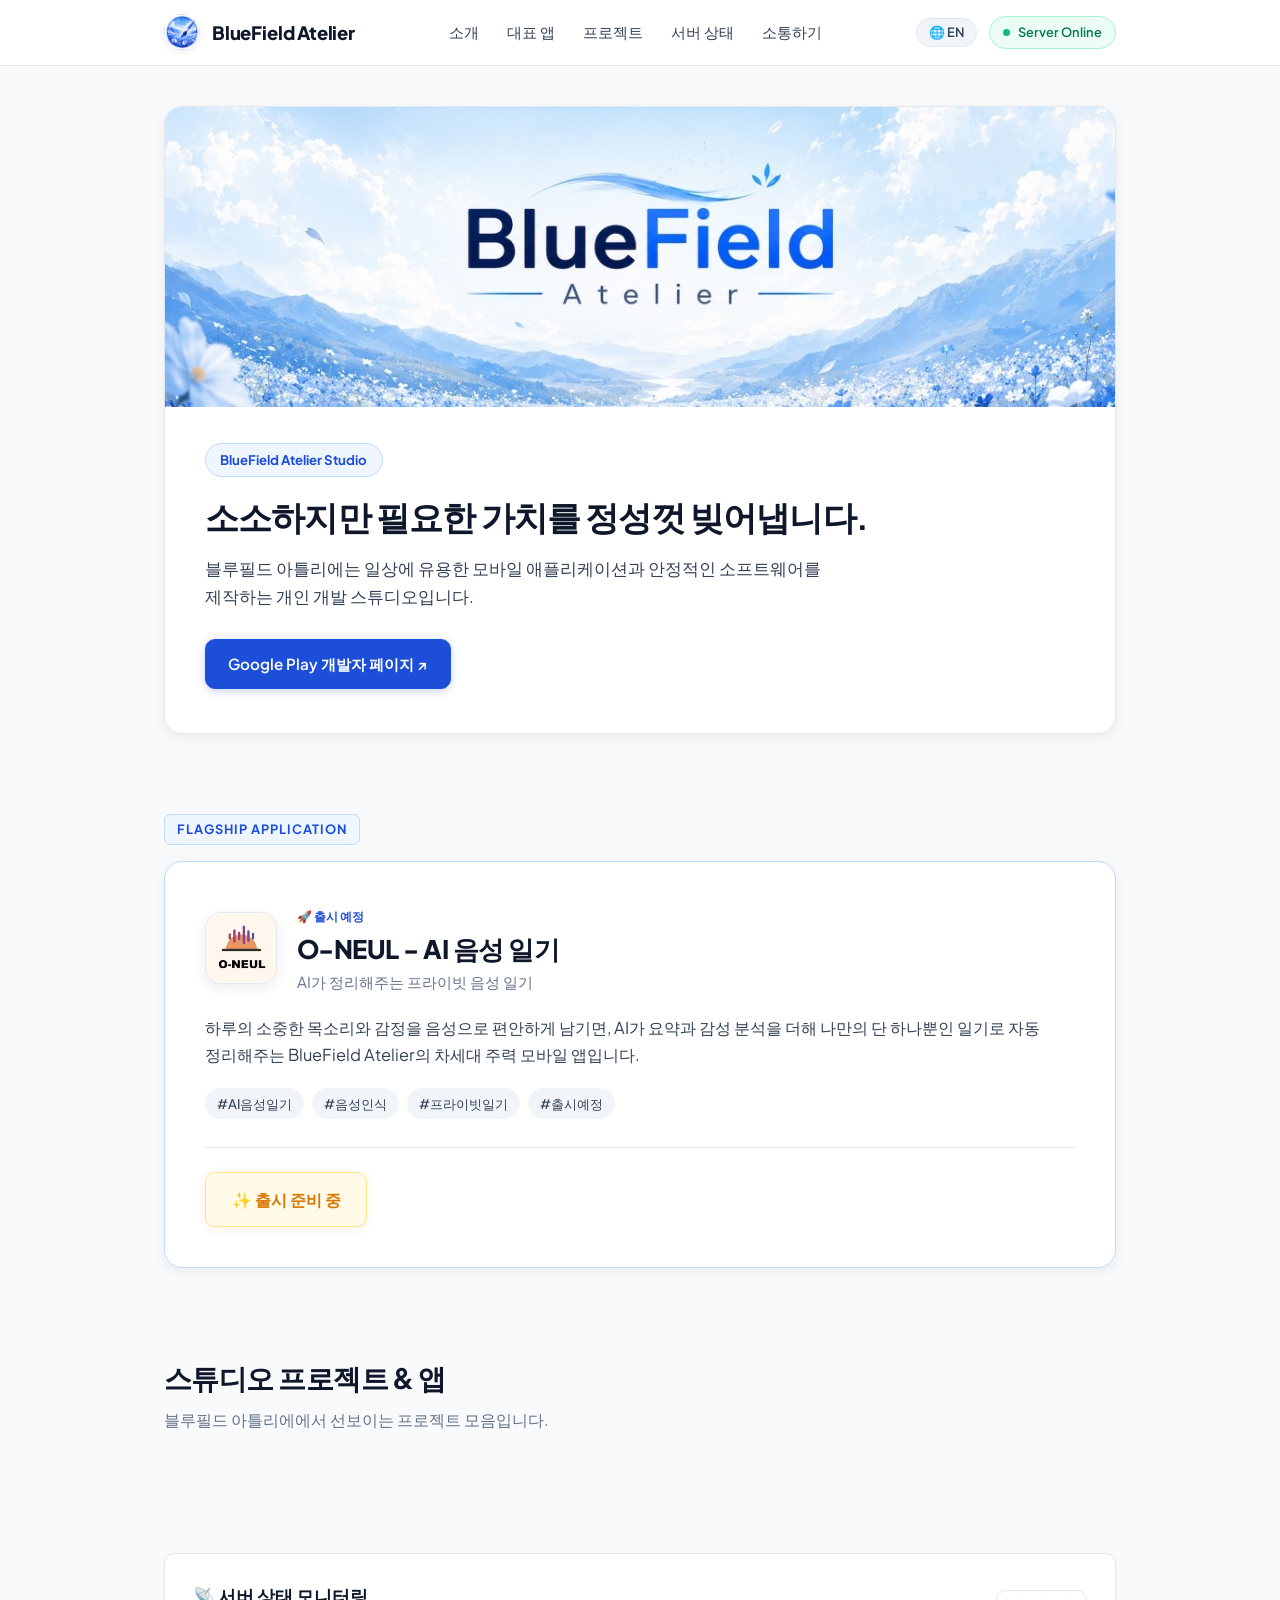
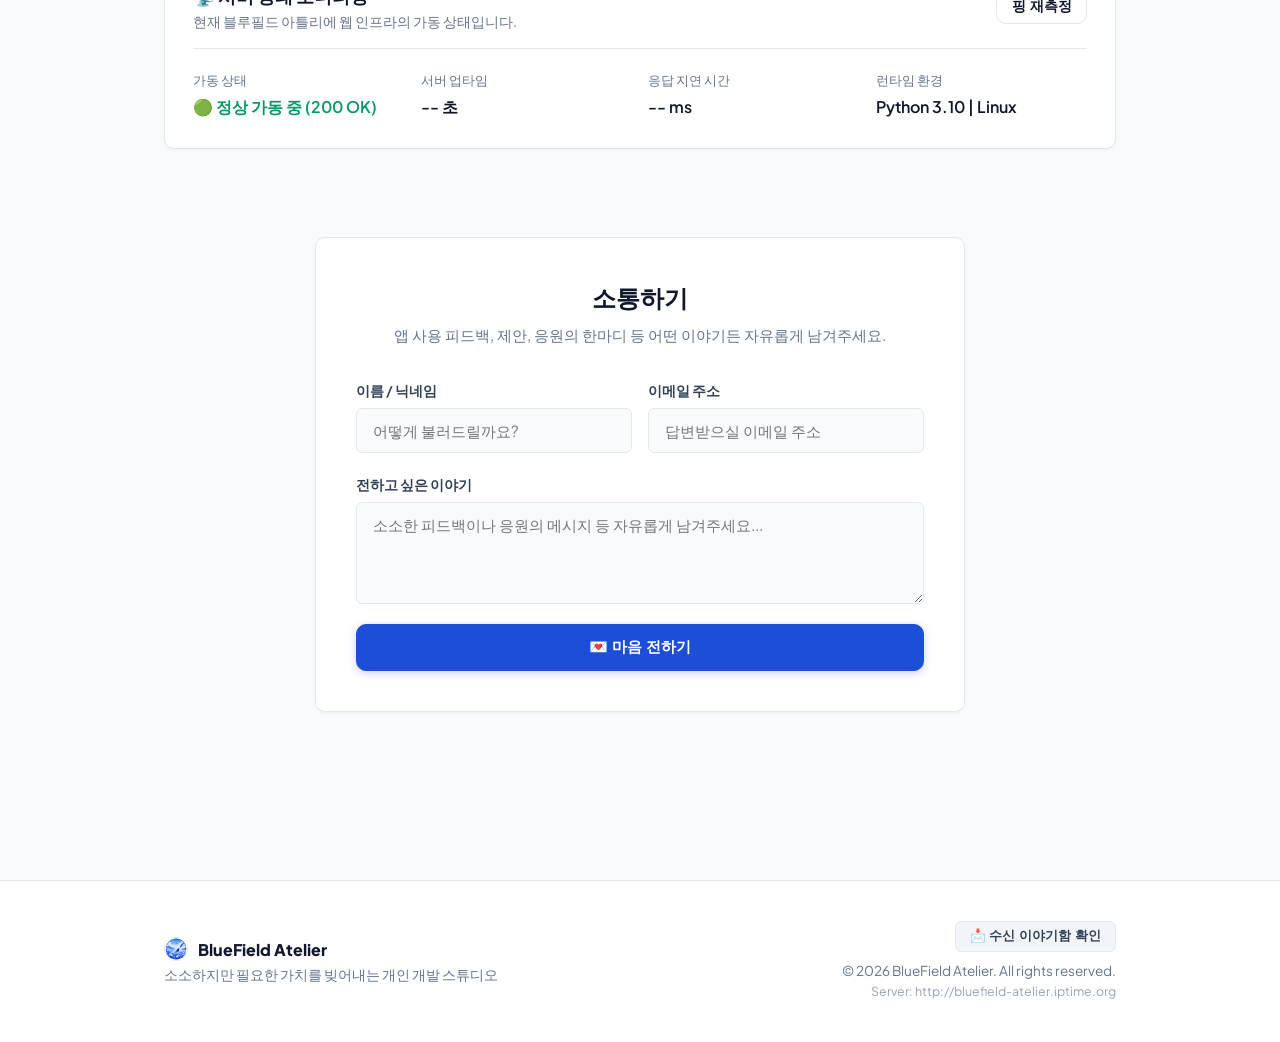
==== index.html @ 5f12a105 "Initial commit for TeddDevteam GitHub Pages" ====
<!DOCTYPE html>
<html lang="ko">

<head>
    <meta charset="UTF-8">
    <meta name="viewport" content="width=device-width, initial-scale=1.0">
    <meta name="description" content="BlueField Atelier | 심플하고 유용한 소프트웨어를 빚어내는 개인 개발 스튜디오">
    <title>BlueField Atelier | 모바일 앱 스튜디오</title>
    <!-- Favicon / Icon -->
    <link rel="icon" type="image/png" href="atelier_logo.png">
    <!-- Google Fonts -->
    <link rel="preconnect" href="https://fonts.googleapis.com">
    <link rel="preconnect" href="https://fonts.gstatic.com" crossorigin>
    <link
        href="https://fonts.googleapis.com/css2?family=Pretendard:wght@300;400;500;600;700&family=Plus+Jakarta+Sans:wght@400;500;600;700;800&family=JetBrains+Mono:wght@400;500&display=swap"
        rel="stylesheet">
    <!-- Stylesheet -->
    <link rel="stylesheet" href="style.css">
</head>

<body>
    <!-- Header -->
    <header class="navbar">
        <div class="nav-container">
            <a href="#" class="logo">
                <img src="atelier_logo.png" alt="BlueField Atelier" class="logo-img">
                <span class="logo-title">BlueField Atelier</span>
            </a>
            <nav class="nav-links">
                <a href="#about" class="nav-item" data-i18n="nav_about">소개</a>
                <a href="#featured" class="nav-item" data-i18n="nav_featured">대표 앱</a>
                <a href="#projects" class="nav-item" data-i18n="nav_projects">프로젝트</a>
                <a href="#status" class="nav-item" data-i18n="nav_status">서버 상태</a>
                <a href="#contact" class="nav-item" data-i18n="nav_contact">소통하기</a>
            </nav>
            <div class="nav-right-actions">
                <button id="langToggleBtn" class="lang-toggle-btn" aria-label="Language Toggle">🌐 EN</button>
                <div class="server-status-badge" id="headerStatusBadge">
                    <span class="pulse-dot"></span>
                    <span class="status-text" id="headerStatusText">Server Online</span>
                </div>
            </div>
        </div>
    </header>

    <!-- Main Container -->
    <main class="main-container">
        <!-- Hero Section with Standalone Center-Cropped Banner Image -->
        <section id="about" class="hero-section">
            <div class="hero-banner-container">
                <img src="hero_bg.jpg" alt="BlueField Atelier 시그니처 배너" class="hero-banner-img">
            </div>
            <div class="hero-content">
                <div class="badge-pill">
                    <span data-i18n="hero_pill">BlueField Atelier Studio</span>
                </div>
                <h1 class="hero-title">
                    <span class="hero-title-phrase" data-i18n="hero_title_1">소소하지만 필요한 가치를</span>
                    <span class="hero-title-phrase" data-i18n="hero_title_2">정성껏 빚어냅니다.</span>
                </h1>
                <p class="hero-subtitle" data-i18n="hero_subtitle">
                    블루필드 아틀리에는 일상에 유용한 모바일 애플리케이션과 안정적인 소프트웨어를 제작하는 개인 개발 스튜디오입니다.
                </p>
                <div class="hero-actions">
                    <a href="https://play.google.com/store/apps/dev?id=9074324001499723435" target="_blank"
                        rel="noopener" class="btn btn-primary">
                        <span data-i18n="hero_btn">Google Play 개발자 페이지 ↗</span>
                    </a>
                </div>
            </div>
        </section>

        <!-- Featured App Section ('O-NEUL') -->
        <section id="featured" class="section featured-section">
            <div class="section-label" data-i18n="flagship_label">FLAGSHIP APPLICATION</div>
            <div class="featured-card">
                <div class="featured-header">
                    <div class="featured-app-icon-container">
                        <img src="oneul_icon.png" alt="O-NEUL 앱 아이콘" class="featured-app-icon-img">
                    </div>
                    <div class="featured-title-group">
                        <span class="featured-tag" data-i18n="oneul_badge">🚀 출시 예정</span>
                        <h2 class="featured-app-title" data-i18n="oneul_title">O-NEUL - AI 음성 일기</h2>
                        <p class="featured-app-sub" data-i18n="oneul_sub">AI가 정리해주는 프라이빗 음성 일기</p>
                    </div>
                </div>
                <div class="featured-body">
                    <p class="featured-desc" data-i18n="oneul_desc">
                        하루의 소중한 목소리와 감정을 음성으로 편안하게 남기면, AI가 요약과 감성 분석을 더해 나만의 단 하나뿐인 일기로 자동 정리해주는 BlueField Atelier의 차세대
                        주력 모바일 앱입니다.
                    </p>
                    <div class="featured-tags">
                        <span class="ftag" data-i18n="oneul_tag1">#AI음성일기</span>
                        <span class="ftag" data-i18n="oneul_tag2">#음성인식</span>
                        <span class="ftag" data-i18n="oneul_tag3">#프라이빗일기</span>
                        <span class="ftag" data-i18n="oneul_tag4">#출시예정</span>
                    </div>
                </div>
                <div class="featured-footer">
                    <div class="btn btn-upcoming btn-lg">
                        <span data-i18n="oneul_btn">✨ 출시 준비 중</span>
                    </div>
                </div>
            </div>
        </section>

        <!-- All Projects & Apps Grid -->
        <section id="projects" class="section projects-section">
            <div class="section-header">
                <h2 class="section-title" data-i18n="projects_title">스튜디오 프로젝트 & 앱</h2>
                <p class="section-description" data-i18n="projects_sub">블루필드 아틀리에에서 선보이는 프로젝트 모음입니다.</p>
            </div>

            <div class="projects-grid" id="projectsContainer">
                <!-- Dynamically filled by script.js -->
            </div>
        </section>

        <!-- Minimal Server Status Telemetry -->
        <section id="status" class="section status-section">
            <div class="status-box">
                <div class="status-header-row">
                    <div class="status-title-group">
                        <h3 data-i18n="status_title">📡 서버 상태 모니터링</h3>
                        <p data-i18n="status_sub">현재 블루필드 아틀리에 웹 인프라의 가동 상태입니다.</p>
                    </div>
                    <button class="btn btn-sm btn-secondary" id="btnPingCheck" data-i18n="status_btn_ping">핑
                        재측정</button>
                </div>
                <div class="status-metrics-grid">
                    <div class="metric-item">
                        <span class="metric-key" data-i18n="status_key_server">가동 상태</span>
                        <span class="metric-val status-online" id="statusValServer">🟢 정상 가동 중 (200 OK)</span>
                    </div>
                    <div class="metric-item">
                        <span class="metric-key" data-i18n="status_key_uptime">서버 업타임</span>
                        <span class="metric-val" id="statusValUptime">-- 초</span>
                    </div>
                    <div class="metric-item">
                        <span class="metric-key" data-i18n="status_key_ping">응답 지연 시간</span>
                        <span class="metric-val" id="statusValPing">-- ms</span>
                    </div>
                    <div class="metric-item">
                        <span class="metric-key" data-i18n="status_key_runtime">런타임 환경</span>
                        <span class="metric-val" id="statusRuntimeLabel">Python 3.10 | Linux</span>
                    </div>
                </div>
            </div>
        </section>

        <!-- Warm & Friendly Communication Section ('소통하기') -->
        <section id="contact" class="section contact-section">
            <div class="contact-card">
                <div class="contact-header">
                    <h2 data-i18n="contact_title">소통하기</h2>
                    <p data-i18n="contact_sub">앱 사용 피드백, 제안, 응원의 한마디 등 어떤 이야기든 자유롭게 남겨주세요.</p>
                </div>
                <form id="contactForm" class="contact-form">
                    <div class="form-row">
                        <div class="form-group">
                            <label for="senderName" data-i18n="contact_name_label">이름 / 닉네임</label>
                            <input type="text" id="senderName" data-i18n-ph="contact_name_ph" placeholder="어떻게 불러드릴까요?"
                                required>
                        </div>
                        <div class="form-group">
                            <label for="senderEmail" data-i18n="contact_email_label">이메일 주소</label>
                            <input type="email" id="senderEmail" data-i18n-ph="contact_email_ph"
                                placeholder="답변받으실 이메일 주소" required>
                        </div>
                    </div>
                    <div class="form-group">
                        <label for="senderMessage" data-i18n="contact_msg_label">전하고 싶은 이야기</label>
                        <textarea id="senderMessage" rows="4" data-i18n-ph="contact_msg_ph"
                            placeholder="소소한 피드백이나 응원의 메시지 등 자유롭게 남겨주세요..." required></textarea>
                    </div>
                    <button type="submit" class="btn btn-primary btn-block" id="btnSubmitContact">
                        <span data-i18n="contact_btn_submit">💌 마음 전하기</span>
                    </button>
                </form>
                <div id="formResponse" class="form-response hidden"></div>
            </div>
        </section>
    </main>

    <!-- Admin Inquiry Modal -->
    <div id="adminModal" class="modal-backdrop hidden">
        <div class="modal-card">
            <div class="modal-header">
                <h3 data-i18n="modal_title">📬 수신된 이야기함 (운영자)</h3>
                <button class="modal-close" id="btnCloseAdminModal">&times;</button>
            </div>
            <div class="modal-body" id="adminInquiryList">
                <p style="color:var(--text-muted);" data-i18n="modal_loading">이야기 목록을 불러오는 중...</p>
            </div>
        </div>
    </div>

    <!-- Footer -->
    <footer class="footer">
        <div class="footer-container">
            <div class="footer-left">
                <div class="footer-brand-row">
                    <img src="atelier_logo.png" alt="BlueField Atelier" class="footer-logo-img">
                    <span class="footer-logo">BlueField Atelier</span>
                </div>
                <p data-i18n="footer_desc">소소하지만 필요한 가치를 빚어내는 개인 개발 스튜디오</p>
            </div>
            <div class="footer-right">
                <button id="btnOpenAdminModal" class="footer-admin-btn" data-i18n="footer_admin_btn">📩 수신 이야기함
                    확인</button>
                <p>&copy; 2026 BlueField Atelier. All rights reserved.</p>
                <p class="footer-sub">Server: http://bluefield-atelier.iptime.org</p>
            </div>
        </div>
    </footer>

    <!-- JavaScript -->
    <script src="script.js"></script>
</body>

</html>
---- style.css ----
/* ==========================================================================
   BlueField Atelier - Simple & Clean Design System
   ========================================================================== */
:root {
    --bg-page: #f8fafc;
    --bg-card: #ffffff;
    --bg-subtle: #f1f5f9;
    
    --border-color: #e2e8f0;
    --border-hover: #cbd5e1;
    
    --text-primary: #0f172a;
    --text-secondary: #334155;
    --text-muted: #64748b;
    --text-light: #94a3b8;
    
    --accent-blue: #1d4ed8;
    --accent-blue-hover: #1e40af;
    --accent-blue-light: #eff6ff;
    --accent-blue-border: #bfdbfe;
    
    --accent-green: #10b981;
    
    --radius-sm: 6px;
    --radius-md: 10px;
    --radius-lg: 18px;
    
    --shadow-sm: 0 1px 3px rgba(0, 0, 0, 0.05);
    --shadow-md: 0 4px 14px rgba(0, 0, 0, 0.06);
    --shadow-lg: 0 10px 25px rgba(0, 0, 0, 0.08);
    
    --transition: all 0.2s cubic-bezier(0.4, 0, 0.2, 1);
}

/* Base Reset */
* {
    margin: 0;
    padding: 0;
    box-sizing: border-box;
}

html {
    scroll-behavior: smooth;
    font-family: 'Pretendard', 'Plus Jakarta Sans', -apple-system, BlinkMacSystemFont, sans-serif;
    background-color: var(--bg-page);
    color: var(--text-primary);
    line-height: 1.6;
}

body {
    min-height: 100vh;
}

/* Navbar */
.navbar {
    position: sticky;
    top: 0;
    z-index: 100;
    background: rgba(255, 255, 255, 0.94);
    backdrop-filter: blur(10px);
    -webkit-backdrop-filter: blur(10px);
    border-bottom: 1px solid var(--border-color);
}

.nav-container {
    max-width: 1000px;
    margin: 0 auto;
    padding: 0.9rem 1.5rem;
    display: flex;
    align-items: center;
    justify-content: space-between;
}

.logo {
    display: flex;
    align-items: center;
    gap: 0.75rem;
    text-decoration: none;
}

.logo-img {
    width: 36px;
    height: 36px;
    border-radius: 50%;
    object-fit: cover;
    box-shadow: 0 2px 6px rgba(0, 0, 0, 0.08);
}

.logo-title {
    font-weight: 800;
    font-size: 1.15rem;
    color: var(--text-primary);
    letter-spacing: -0.01em;
}

.nav-links {
    display: flex;
    gap: 1.75rem;
}

.nav-item {
    color: var(--text-secondary);
    text-decoration: none;
    font-size: 0.925rem;
    font-weight: 500;
    transition: var(--transition);
}

.nav-item:hover {
    color: var(--accent-blue);
}

.server-status-badge {
    display: flex;
    align-items: center;
    gap: 0.5rem;
    padding: 0.35rem 0.8rem;
    background: #ecfdf5;
    border: 1px solid #a7f3d0;
    border-radius: 999px;
    font-size: 0.8rem;
    color: #047857;
    font-weight: 600;
}

.pulse-dot {
    width: 7px;
    height: 7px;
    background-color: var(--accent-green);
    border-radius: 50%;
}

.nav-right-actions {
    display: flex;
    align-items: center;
    gap: 0.75rem;
}

.lang-toggle-btn {
    display: inline-flex;
    align-items: center;
    justify-content: center;
    gap: 0.35rem;
    padding: 0.35rem 0.75rem;
    background: var(--bg-subtle);
    border: 1px solid var(--border-color);
    border-radius: 999px;
    font-size: 0.8rem;
    font-weight: 600;
    color: var(--text-secondary);
    cursor: pointer;
    transition: var(--transition);
    flex-shrink: 0;
    white-space: nowrap;
    -webkit-appearance: none;
    appearance: none;
    font-family: inherit;
    outline: none;
    user-select: none;
    -webkit-user-select: none;
}

.lang-toggle-btn:hover {
    background: var(--accent-blue-light);
    color: var(--accent-blue);
    border-color: var(--accent-blue-border);
}

/* Layout */
.main-container {
    max-width: 1000px;
    margin: 0 auto;
    padding: 2.5rem 1.5rem 5rem 1.5rem;
}

.section {
    margin-bottom: 5.5rem;
}

.section-header {
    margin-bottom: 2rem;
}

.section-title {
    font-size: 1.75rem;
    font-weight: 700;
    letter-spacing: -0.02em;
    margin-bottom: 0.4rem;
}

.section-description {
    color: var(--text-muted);
    font-size: 1rem;
}

.section-label {
    display: inline-block;
    font-size: 0.8rem;
    font-weight: 700;
    color: var(--accent-blue);
    letter-spacing: 0.08em;
    margin-bottom: 1rem;
    padding: 0.25rem 0.75rem;
    background: var(--accent-blue-light);
    border: 1px solid var(--accent-blue-border);
    border-radius: var(--radius-sm);
}

/* Hero Section with Standalone Center-Cropped Banner Image */
.hero-section {
    padding: 0;
    background: #ffffff;
    border-radius: var(--radius-lg);
    border: 1px solid var(--border-color);
    box-shadow: var(--shadow-md);
    margin-bottom: 5rem;
    overflow: hidden;
}

.hero-banner-container {
    width: 100%;
    height: 300px;
    overflow: hidden;
    position: relative;
    background: #f1f5f9;
}

.hero-banner-img {
    width: 100%;
    height: 100%;
    object-fit: cover;
    object-position: center;
    display: block;
}

.hero-content {
    padding: 2.25rem 2.5rem 2.75rem 2.5rem;
    max-width: 750px;
}

.badge-pill {
    display: inline-block;
    padding: 0.35rem 0.9rem;
    background: var(--accent-blue-light);
    border: 1px solid var(--accent-blue-border);
    border-radius: 999px;
    font-size: 0.825rem;
    color: var(--accent-blue);
    font-weight: 700;
    margin-bottom: 1rem;
}

.hero-title {
    font-size: 2.1rem;
    font-weight: 700;
    line-height: 1.38;
    letter-spacing: -0.025em;
    margin-bottom: 1rem;
    color: var(--text-primary);
    word-break: keep-all;
}

.hero-title-phrase {
    display: inline-block;
}

.hero-subtitle {
    font-size: 1.05rem;
    color: var(--text-secondary);
    margin-bottom: 1.75rem;
    line-height: 1.65;
    font-weight: 400;
    word-break: keep-all;
}

.hero-actions {
    display: flex;
    gap: 0.85rem;
}

/* Featured App Section ('무사히') */
.featured-section {
    margin-top: 5rem;
    margin-bottom: 5.5rem;
}

/* Buttons */
.btn {
    display: inline-flex;
    align-items: center;
    justify-content: center;
    padding: 0.75rem 1.4rem;
    border-radius: var(--radius-md);
    font-weight: 600;
    font-size: 0.95rem;
    cursor: pointer;
    text-decoration: none;
    transition: var(--transition);
    border: 1px solid transparent;
}

.btn-primary {
    background: var(--accent-blue);
    color: #ffffff;
    border-color: var(--accent-blue);
    box-shadow: 0 2px 8px rgba(29, 78, 216, 0.25);
}

.btn-primary:hover {
    background: var(--accent-blue-hover);
    border-color: var(--accent-blue-hover);
    transform: translateY(-1px);
    box-shadow: 0 4px 12px rgba(29, 78, 216, 0.35);
}

.btn-secondary {
    background: #ffffff;
    border-color: var(--border-color);
    color: var(--text-primary);
}

.btn-secondary:hover {
    background: var(--bg-subtle);
    border-color: var(--border-hover);
}

.btn-upcoming {
    background: #fffbe8;
    color: #d97706;
    border-color: #fde68a;
    font-weight: 700;
    cursor: default;
    box-shadow: 0 2px 8px rgba(217, 119, 6, 0.12);
}

.btn-sm {
    padding: 0.45rem 0.9rem;
    font-size: 0.85rem;
}

.btn-lg {
    padding: 0.85rem 1.6rem;
    font-size: 1rem;
}

.btn-block {
    width: 100%;
}

/* Featured Card ('무사히') */
.featured-card {
    background: #ffffff;
    border: 1px solid var(--accent-blue-border);
    border-radius: var(--radius-lg);
    padding: 2.5rem;
    box-shadow: var(--shadow-md);
    position: relative;
}

.featured-header {
    display: flex;
    align-items: center;
    gap: 1.25rem;
    margin-bottom: 1.25rem;
}

.featured-app-icon-container {
    width: 72px;
    height: 72px;
    border-radius: 16px;
    overflow: hidden;
    box-shadow: 0 4px 14px rgba(0, 0, 0, 0.08);
    border: 1px solid var(--border-color);
    flex-shrink: 0;
    background: #ffffff;
}

.featured-app-icon-img {
    width: 100%;
    height: 100%;
    object-fit: cover;
    display: block;
}

.featured-tag {
    display: inline-block;
    font-size: 0.75rem;
    font-weight: 700;
    color: var(--accent-blue);
    margin-bottom: 0.2rem;
}

.featured-app-title {
    font-size: 1.6rem;
    font-weight: 800;
    letter-spacing: -0.02em;
}

.featured-app-sub {
    font-size: 0.95rem;
    color: var(--text-muted);
}

.featured-body {
    margin-bottom: 1.75rem;
}

.featured-desc {
    color: var(--text-secondary);
    font-size: 1.025rem;
    line-height: 1.65;
    margin-bottom: 1.25rem;
    word-break: keep-all;
}

.featured-tags {
    display: flex;
    gap: 0.5rem;
    flex-wrap: wrap;
}

.ftag {
    padding: 0.3rem 0.75rem;
    background: var(--bg-subtle);
    border-radius: 999px;
    font-size: 0.825rem;
    color: var(--text-secondary);
    font-weight: 500;
}

.featured-footer {
    display: flex;
    align-items: center;
    border-top: 1px solid var(--border-color);
    padding-top: 1.5rem;
}

/* Projects Grid & Card Banner Styling */
.projects-grid {
    display: grid;
    grid-template-columns: repeat(auto-fit, minmax(290px, 1fr));
    gap: 1.5rem;
}

.project-card {
    background: #ffffff;
    border: 1px solid var(--border-color);
    border-radius: var(--radius-md);
    padding: 0;
    display: flex;
    flex-direction: column;
    box-shadow: var(--shadow-sm);
    transition: var(--transition);
    overflow: hidden;
}

.project-card:hover {
    border-color: var(--border-hover);
    box-shadow: var(--shadow-md);
    transform: translateY(-3px);
}

.card-banner-container {
    width: 100%;
    height: 145px;
    overflow: hidden;
    position: relative;
    background: #f1f5f9;
    border-bottom: 1px solid var(--border-color);
}

.card-banner-img {
    width: 100%;
    height: 100%;
    object-fit: cover;
    object-position: center;
    display: block;
    transition: transform 0.3s ease;
}

.project-card:hover .card-banner-img {
    transform: scale(1.04);
}

.card-content-body {
    padding: 1.4rem 1.5rem 1.5rem 1.5rem;
    display: flex;
    flex-direction: column;
    flex-grow: 1;
}

.card-top {
    display: flex;
    justify-content: space-between;
    align-items: center;
    margin-bottom: 0.6rem;
}

.card-badge {
    font-size: 0.75rem;
    font-weight: 600;
    color: var(--accent-blue);
    background: var(--accent-blue-light);
    border: 1px solid var(--accent-blue-border);
    padding: 0.2rem 0.6rem;
    border-radius: var(--radius-sm);
}

.card-title {
    font-size: 1.175rem;
    font-weight: 700;
    margin-bottom: 0.35rem;
    line-height: 1.35;
}

.card-sub {
    font-size: 0.875rem;
    color: var(--text-muted);
    margin-bottom: 0.75rem;
}

.card-desc {
    font-size: 0.925rem;
    color: var(--text-secondary);
    flex-grow: 1;
    margin-bottom: 1.25rem;
    line-height: 1.6;
    word-break: keep-all;
}

.card-tags {
    display: flex;
    gap: 0.4rem;
    flex-wrap: wrap;
    margin-bottom: 1.2rem;
}

.card-tag {
    font-size: 0.775rem;
    color: var(--text-muted);
}

.card-bottom {
    border-top: 1px solid var(--border-color);
    padding-top: 0.9rem;
}

.card-link {
    display: inline-flex;
    align-items: center;
    gap: 0.3rem;
    font-size: 0.875rem;
    font-weight: 600;
    color: var(--accent-blue);
    text-decoration: none;
}

.card-link:hover {
    text-decoration: underline;
}

.upcoming-tag {
    display: inline-flex;
    align-items: center;
    gap: 0.3rem;
    font-size: 0.825rem;
    font-weight: 700;
    color: #d97706;
    background: #fffbe8;
    border: 1px solid #fde68a;
    padding: 0.3rem 0.75rem;
    border-radius: var(--radius-sm);
}

/* Status Section */
.status-box {
    background: #ffffff;
    border: 1px solid var(--border-color);
    border-radius: var(--radius-md);
    padding: 1.75rem;
    box-shadow: var(--shadow-sm);
}

.status-header-row {
    display: flex;
    justify-content: space-between;
    align-items: center;
    margin-bottom: 1.25rem;
    padding-bottom: 1rem;
    border-bottom: 1px solid var(--border-color);
}

.status-title-group h3 {
    font-size: 1.1rem;
    font-weight: 700;
}

.status-title-group p {
    font-size: 0.875rem;
    color: var(--text-muted);
    word-break: keep-all;
}

.status-metrics-grid {
    display: grid;
    grid-template-columns: repeat(auto-fit, minmax(200px, 1fr));
    gap: 1rem;
}

.metric-item {
    display: flex;
    flex-direction: column;
    gap: 0.25rem;
}

.metric-key {
    font-size: 0.825rem;
    color: var(--text-muted);
}

.metric-val {
    font-size: 1rem;
    font-weight: 600;
    color: var(--text-primary);
}

.status-online {
    color: #059669;
}

/* Contact Section */
.contact-card {
    background: #ffffff;
    border: 1px solid var(--border-color);
    border-radius: var(--radius-md);
    padding: 2.5rem;
    box-shadow: var(--shadow-sm);
    max-width: 650px;
    margin: 0 auto;
}

.contact-header {
    text-align: center;
    margin-bottom: 2rem;
}

.contact-header h2 {
    font-size: 1.5rem;
    margin-bottom: 0.4rem;
}

.contact-header p {
    color: var(--text-muted);
    font-size: 0.95rem;
    word-break: keep-all;
}

.contact-form {
    display: flex;
    flex-direction: column;
    gap: 1.25rem;
}

.form-row {
    display: grid;
    grid-template-columns: 1fr 1fr;
    gap: 1rem;
}

.form-group {
    display: flex;
    flex-direction: column;
    gap: 0.4rem;
}

.form-group label {
    font-size: 0.875rem;
    font-weight: 600;
    color: var(--text-secondary);
}

.form-group input,
.form-group textarea {
    width: 100%;
    padding: 0.75rem 1rem;
    background: var(--bg-page);
    border: 1px solid var(--border-color);
    border-radius: var(--radius-sm);
    color: var(--text-primary);
    font-family: inherit;
    font-size: 0.95rem;
    transition: var(--transition);
}

.form-group input:focus,
.form-group textarea:focus {
    outline: none;
    border-color: var(--accent-blue);
    background: #ffffff;
    box-shadow: 0 0 0 3px rgba(37, 99, 235, 0.1);
}

.form-response {
    margin-top: 1.25rem;
    padding: 0.85rem;
    border-radius: var(--radius-sm);
    font-size: 0.9rem;
    text-align: center;
}

.form-response.success {
    background: #ecfdf5;
    border: 1px solid #a7f3d0;
    color: #047857;
}

.form-response.error {
    background: #fef2f2;
    border: 1px solid #fecaca;
    color: #b91c1c;
}

/* Modal Window for Admin Inquiry Inbox */
.modal-backdrop {
    position: fixed;
    top: 0;
    left: 0;
    width: 100vw;
    height: 100vh;
    background: rgba(15, 23, 42, 0.5);
    backdrop-filter: blur(4px);
    z-index: 200;
    display: flex;
    align-items: center;
    justify-content: center;
    padding: 1.5rem;
}

.modal-card {
    background: #ffffff;
    border-radius: var(--radius-lg);
    width: 100%;
    max-width: 650px;
    max-height: 80vh;
    display: flex;
    flex-direction: column;
    box-shadow: var(--shadow-lg);
    overflow: hidden;
}

.modal-header {
    padding: 1.25rem 1.5rem;
    border-bottom: 1px solid var(--border-color);
    display: flex;
    justify-content: space-between;
    align-items: center;
}

.modal-header h3 {
    font-size: 1.15rem;
    font-weight: 700;
}

.modal-close {
    background: transparent;
    border: none;
    font-size: 1.5rem;
    color: var(--text-muted);
    cursor: pointer;
    line-height: 1;
}

.modal-body {
    padding: 1.5rem;
    overflow-y: auto;
    display: flex;
    flex-direction: column;
    gap: 1rem;
}

.inquiry-item {
    background: var(--bg-page);
    border: 1px solid var(--border-color);
    border-radius: var(--radius-md);
    padding: 1.25rem;
}

.inquiry-item-header {
    display: flex;
    justify-content: space-between;
    margin-bottom: 0.5rem;
    font-size: 0.85rem;
    color: var(--text-muted);
}

.inquiry-sender {
    font-weight: 700;
    color: var(--text-primary);
}

.inquiry-msg {
    color: var(--text-secondary);
    font-size: 0.95rem;
    white-space: pre-wrap;
    line-height: 1.6;
    word-break: keep-all;
}

.hidden {
    display: none !important;
}

/* Footer */
.footer {
    border-top: 1px solid var(--border-color);
    background: #ffffff;
    padding: 2.5rem 0;
}

.footer-container {
    max-width: 1000px;
    margin: 0 auto;
    padding: 0 1.5rem;
    display: flex;
    justify-content: space-between;
    align-items: center;
}

.footer-brand-row {
    display: flex;
    align-items: center;
    gap: 0.6rem;
    margin-bottom: 0.2rem;
}

.footer-logo-img {
    width: 24px;
    height: 24px;
    border-radius: 50%;
    object-fit: cover;
}

.footer-logo {
    font-weight: 800;
    font-size: 1rem;
    color: var(--text-primary);
}

.footer-left p {
    font-size: 0.85rem;
    color: var(--text-muted);
    word-break: keep-all;
    line-height: 1.5;
}

.footer-right {
    text-align: right;
    font-size: 0.85rem;
    color: var(--text-muted);
}

.footer-admin-btn {
    background: var(--bg-subtle);
    border: 1px solid var(--border-color);
    color: var(--text-secondary);
    padding: 0.4rem 0.9rem;
    border-radius: var(--radius-sm);
    font-size: 0.8rem;
    font-weight: 600;
    cursor: pointer;
    margin-bottom: 0.5rem;
    transition: var(--transition);
}

.footer-admin-btn:hover {
    background: var(--accent-blue-light);
    border-color: var(--accent-blue-border);
    color: var(--accent-blue);
}

.footer-sub {
    font-size: 0.775rem;
    color: var(--text-light);
}

/* Responsive adjustments */
@media (max-width: 768px) {
    .nav-container {
        padding: 0.75rem 1rem;
        gap: 0.5rem;
    }
    .logo-title {
        font-size: 1.05rem;
    }
    .nav-links { display: none; }
    .nav-right-actions {
        gap: 0.5rem;
        flex-shrink: 0;
    }
    .server-status-badge {
        padding: 0.3rem 0.6rem;
        font-size: 0.75rem;
    }
    .lang-toggle-btn {
        padding: 0.35rem 0.65rem;
        font-size: 0.8rem;
    }
    .hero-banner-container { height: 180px; }
    .card-banner-container { height: 125px; }
    .hero-content { padding: 1.75rem 1.25rem; }
    .hero-title { font-size: 1.55rem; line-height: 1.4; }
    .featured-card { padding: 1.5rem; }
    .form-row { grid-template-columns: 1fr; }
    .footer-container { flex-direction: column; text-align: center; gap: 1rem; }
    .footer-left p { text-align: center; }
    .footer-right { text-align: center; }
}

@media (max-width: 480px) {
    #headerStatusText {
        display: none;
    }
    .server-status-badge {
        padding: 0.4rem;
        border-radius: 50%;
    }
}
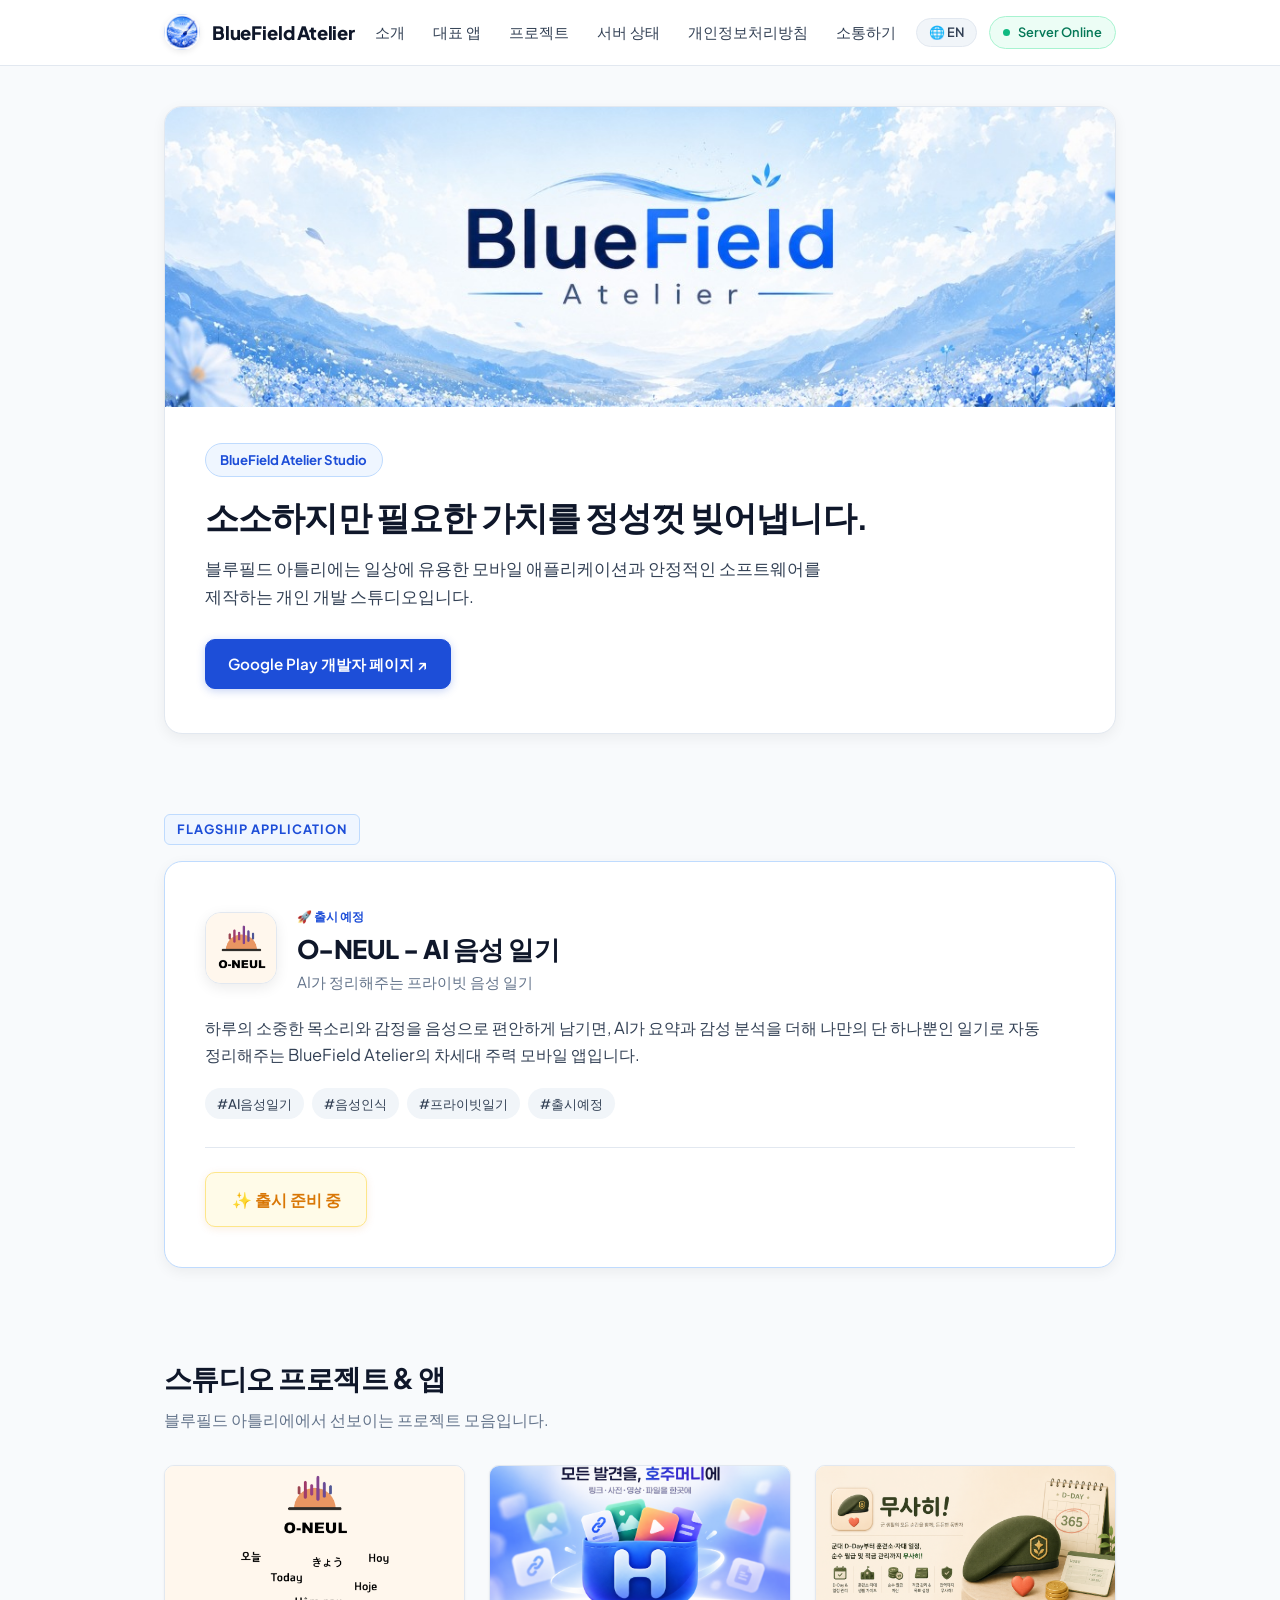
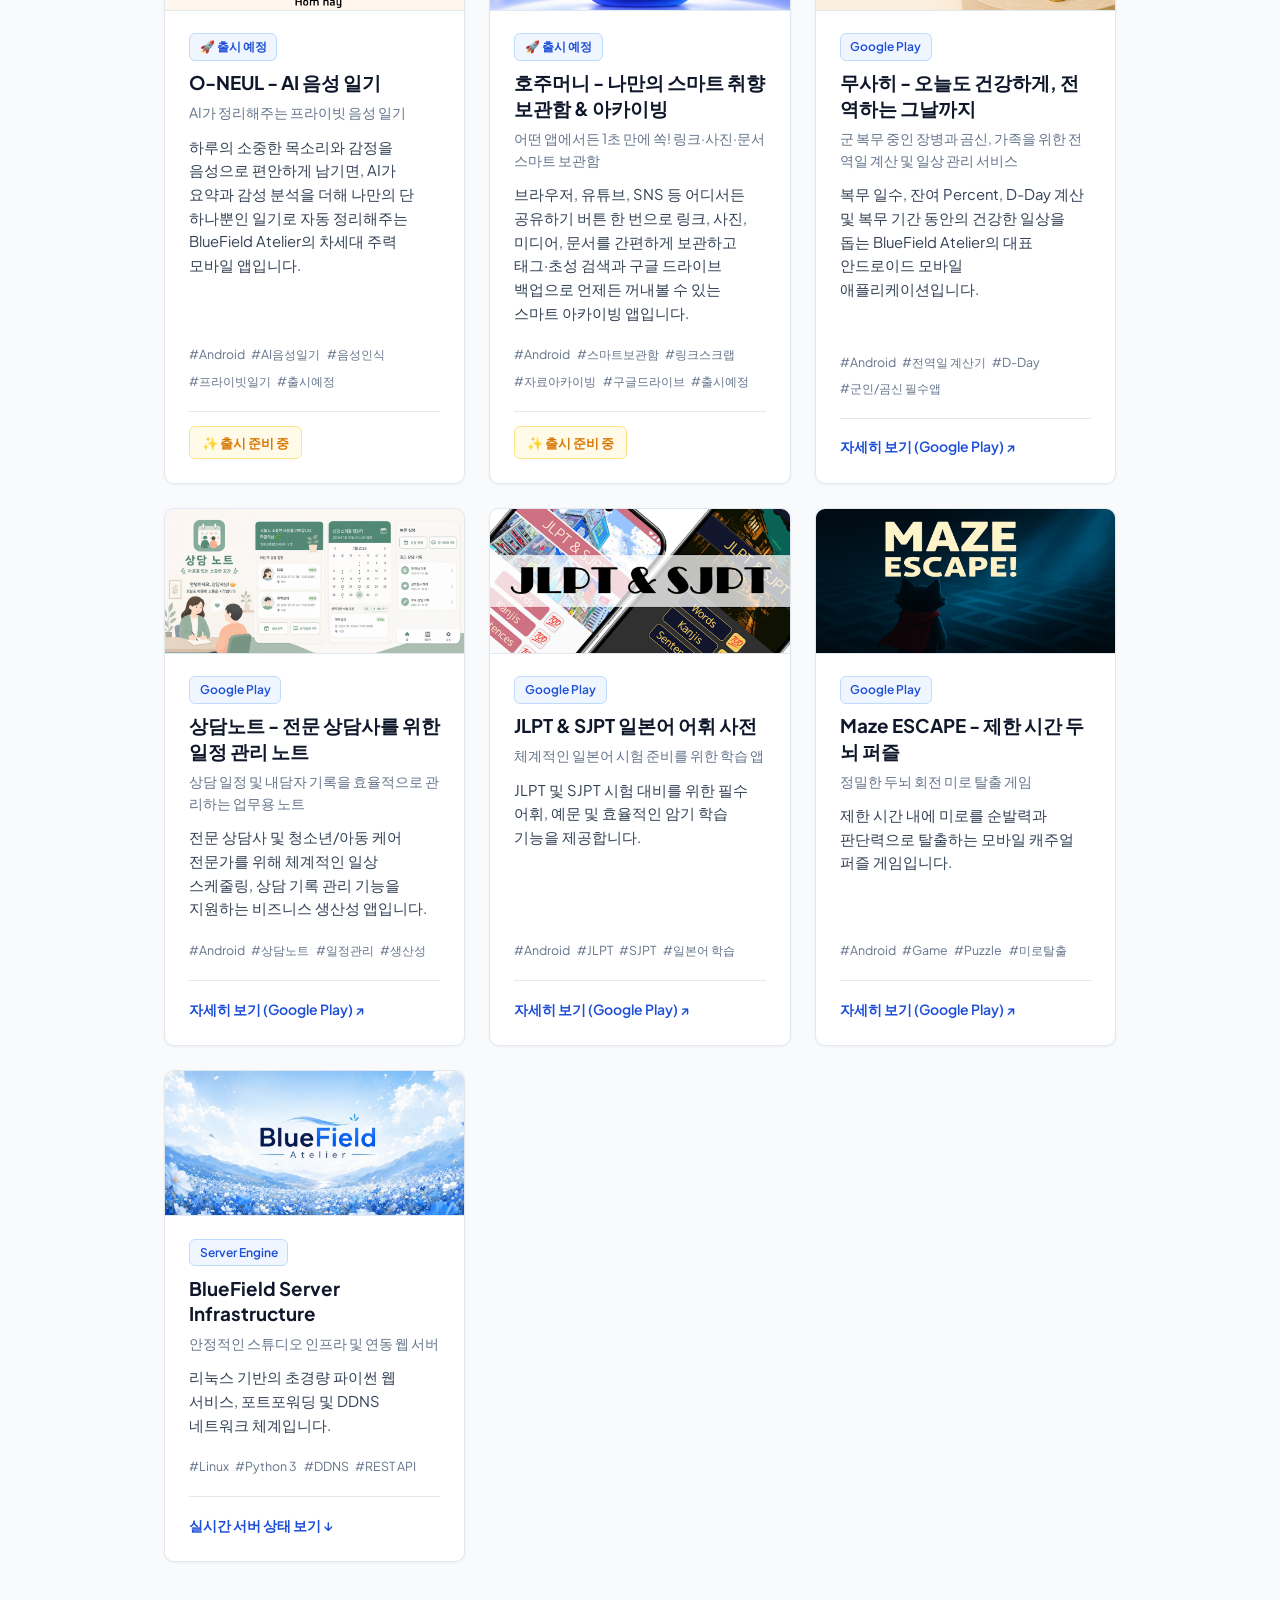
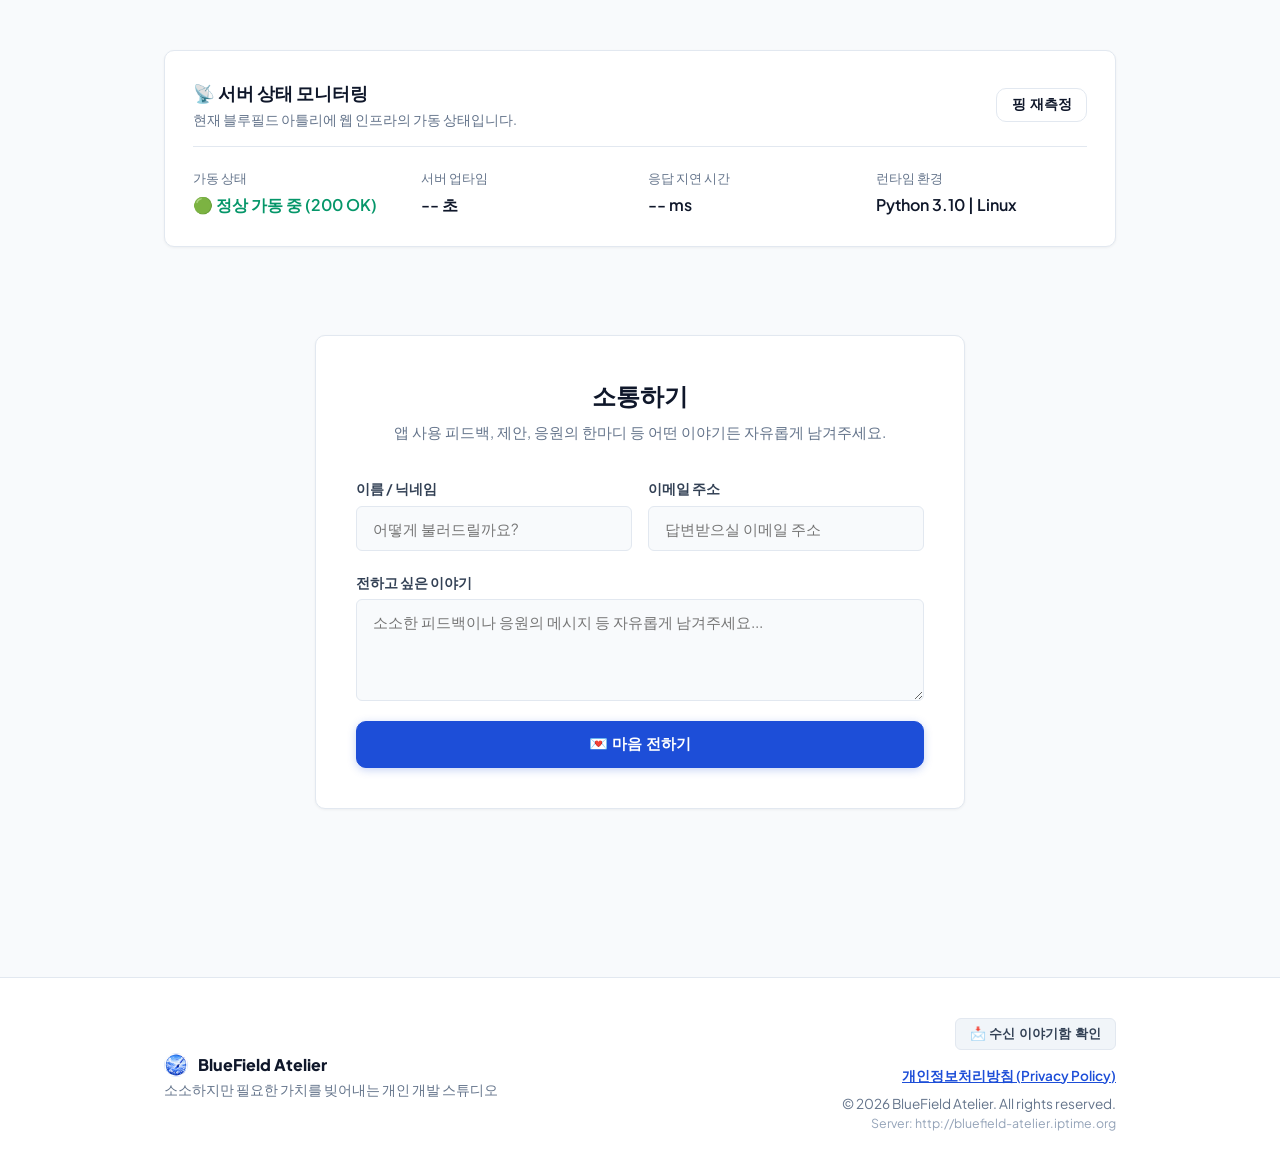
==== commit 0190643e: "Add Privacy Policy pages and links for Google Cloud verification" ====
--- a/index.html
+++ b/index.html
@@ -31,6 +31,7 @@
                 <a href="#featured" class="nav-item" data-i18n="nav_featured">대표 앱</a>
                 <a href="#projects" class="nav-item" data-i18n="nav_projects">프로젝트</a>
                 <a href="#status" class="nav-item" data-i18n="nav_status">서버 상태</a>
+                <a href="privacy.html" class="nav-item" data-i18n="nav_privacy">개인정보처리방침</a>
                 <a href="#contact" class="nav-item" data-i18n="nav_contact">소통하기</a>
             </nav>
             <div class="nav-right-actions">
@@ -206,8 +207,8 @@
                 <p data-i18n="footer_desc">소소하지만 필요한 가치를 빚어내는 개인 개발 스튜디오</p>
             </div>
             <div class="footer-right">
-                <button id="btnOpenAdminModal" class="footer-admin-btn" data-i18n="footer_admin_btn">📩 수신 이야기함
-                    확인</button>
+                <button id="btnOpenAdminModal" class="footer-admin-btn" data-i18n="footer_admin_btn">📩 수신 이야기함 확인</button>
+                <p style="margin: 0.4rem 0;"><a href="privacy.html" class="footer-privacy-link" data-i18n="footer_privacy_link" style="color: var(--accent-blue); font-weight: 600; text-decoration: underline;">개인정보처리방침 (Privacy Policy)</a></p>
                 <p>&copy; 2026 BlueField Atelier. All rights reserved.</p>
                 <p class="footer-sub">Server: http://bluefield-atelier.iptime.org</p>
             </div>
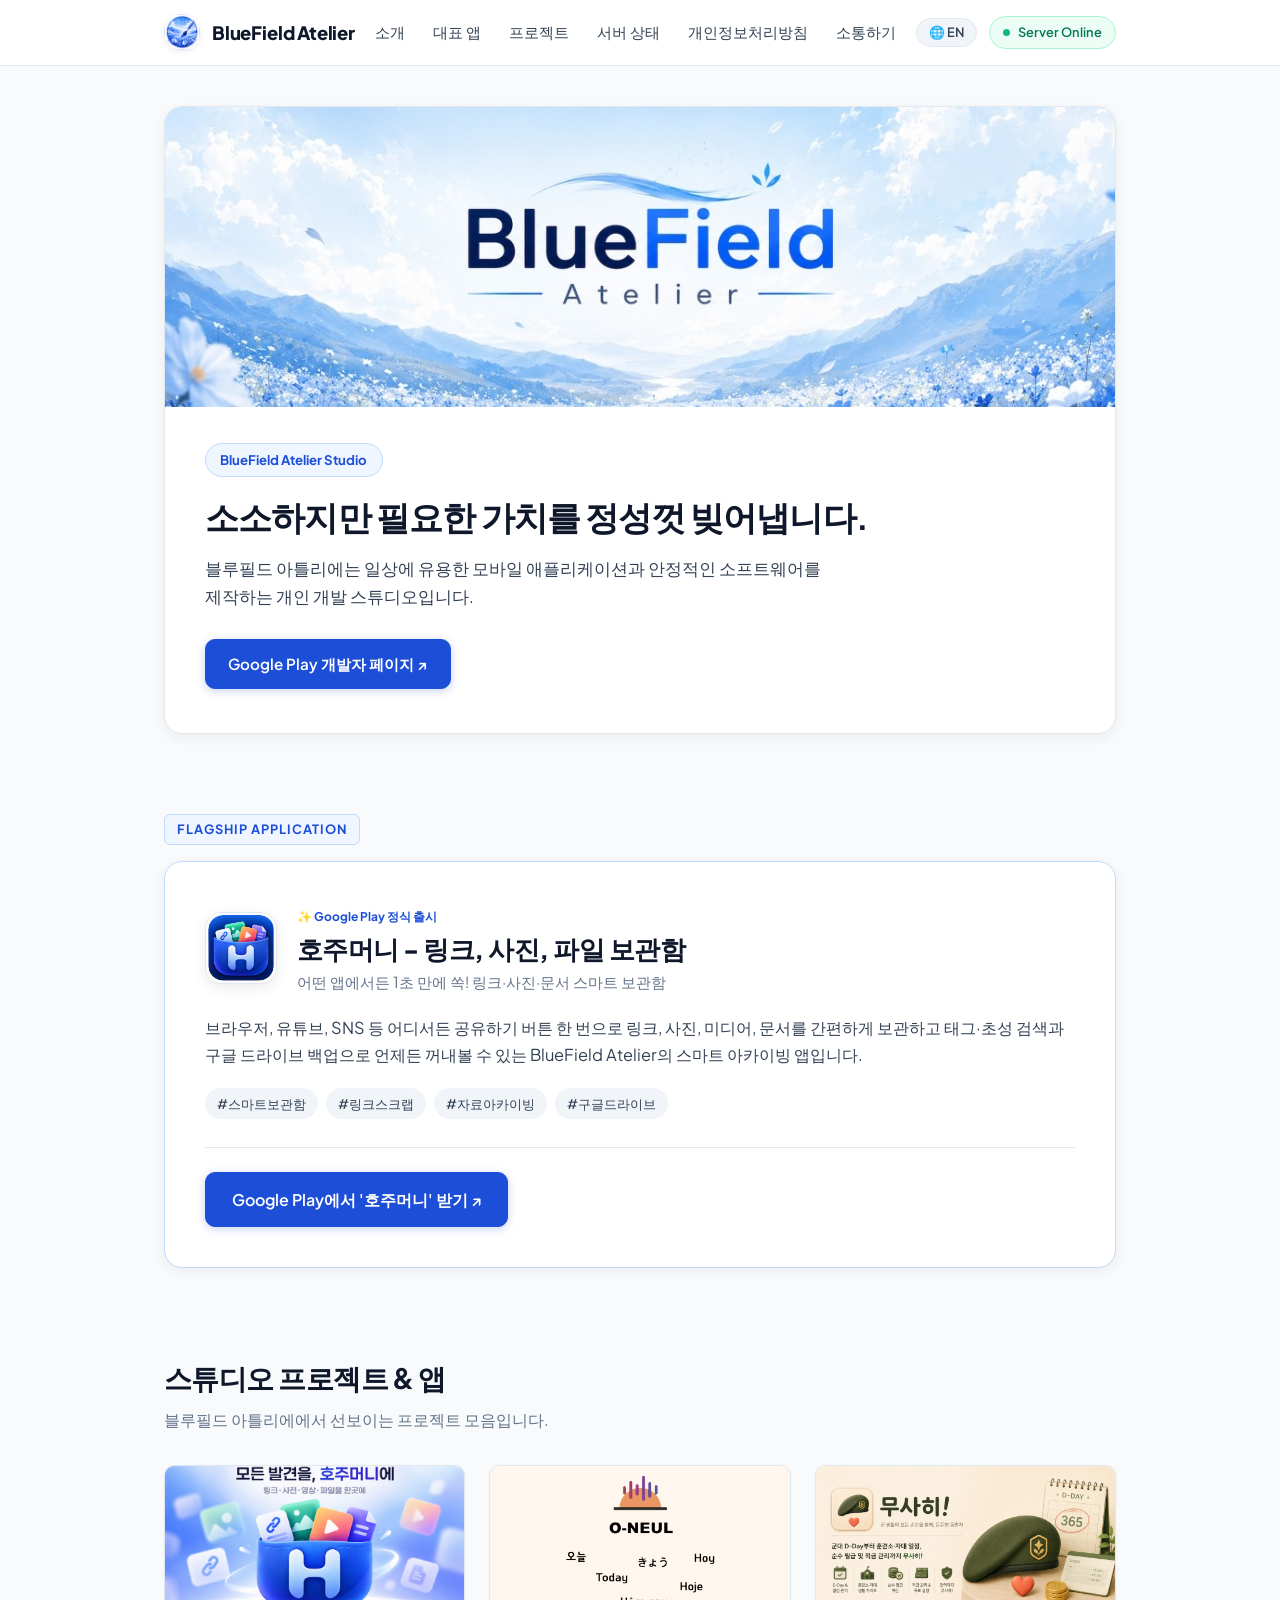
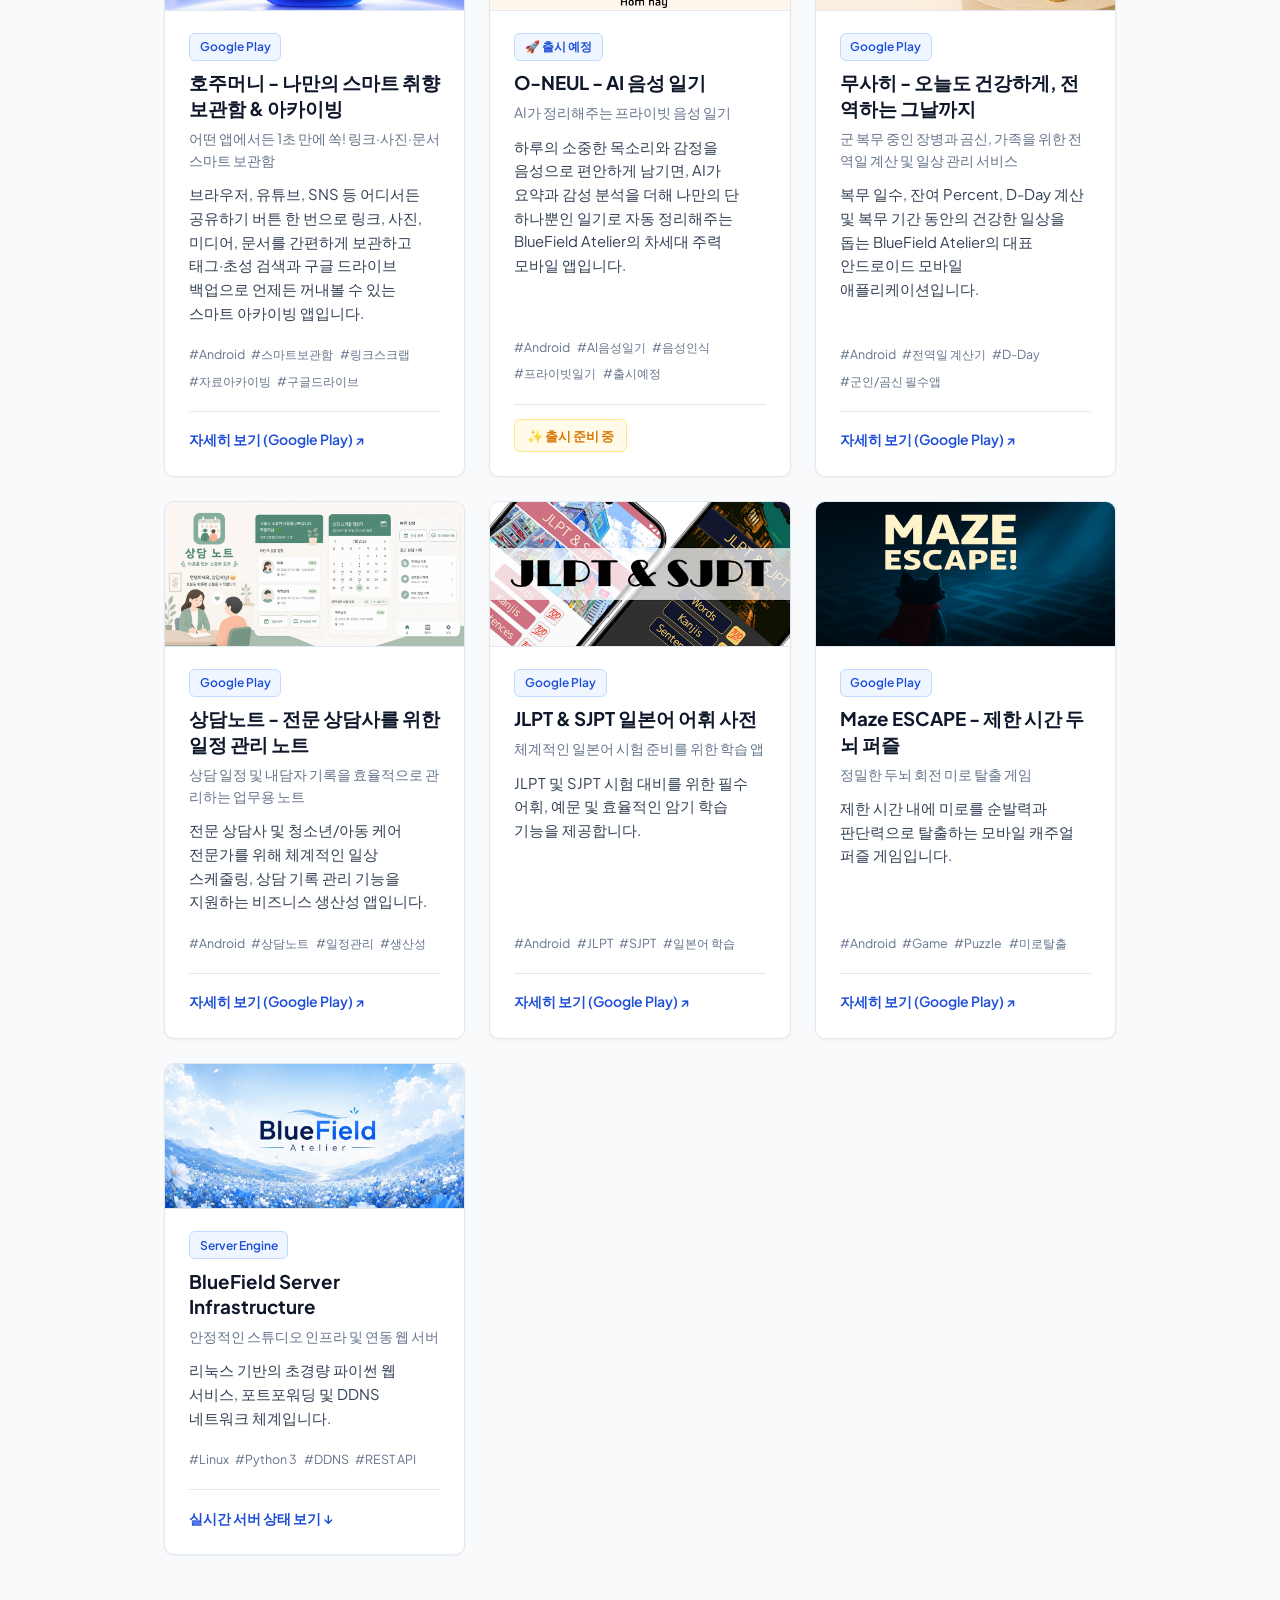
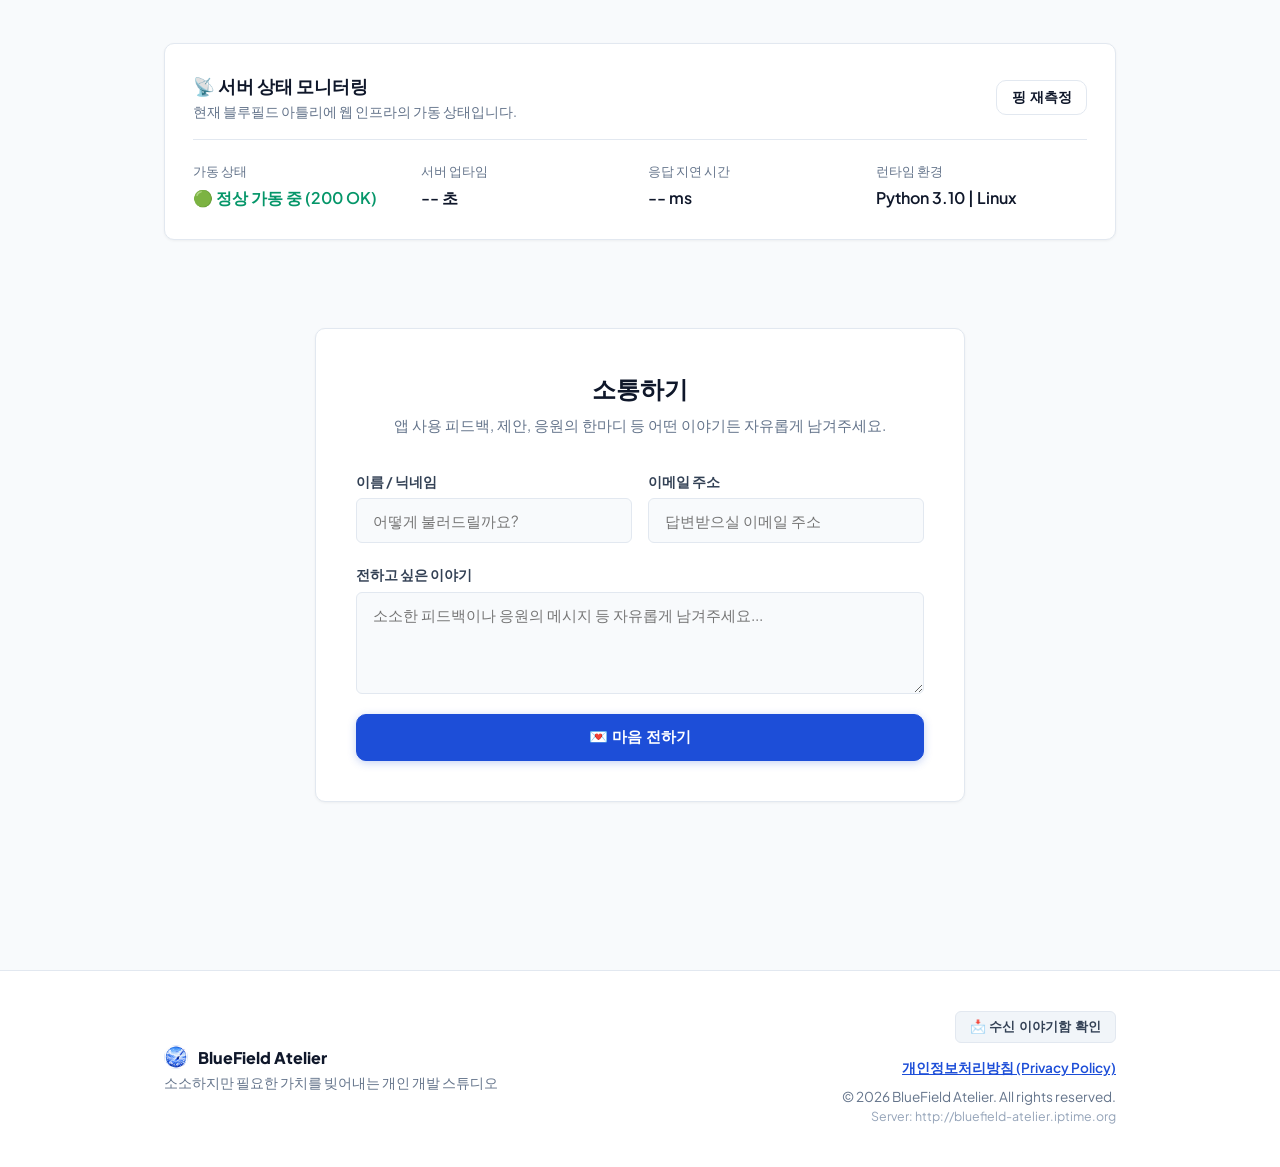
==== commit c2a86fa8: "Update flagship app to Hojumeoni with Google Play release link" ====
--- a/index.html
+++ b/index.html
@@ -5,6 +5,7 @@
     <meta charset="UTF-8">
     <meta name="viewport" content="width=device-width, initial-scale=1.0">
     <meta name="description" content="BlueField Atelier | 심플하고 유용한 소프트웨어를 빚어내는 개인 개발 스튜디오">
+    <meta name="google-site-verification" content="vVwbAOvryYjkKT44RCvqMXWjcL3AnlA0lqU6iNb1u1Q" />
     <title>BlueField Atelier | 모바일 앱 스튜디오</title>
     <!-- Favicon / Icon -->
     <link rel="icon" type="image/png" href="atelier_logo.png">
@@ -71,36 +72,36 @@
             </div>
         </section>
 
-        <!-- Featured App Section ('O-NEUL') -->
+        <!-- Featured App Section ('Hojumeoni') -->
         <section id="featured" class="section featured-section">
             <div class="section-label" data-i18n="flagship_label">FLAGSHIP APPLICATION</div>
             <div class="featured-card">
                 <div class="featured-header">
                     <div class="featured-app-icon-container">
-                        <img src="oneul_icon.png" alt="O-NEUL 앱 아이콘" class="featured-app-icon-img">
+                        <img src="hojumeoni_icon.png" alt="호주머니 앱 아이콘" class="featured-app-icon-img">
                     </div>
                     <div class="featured-title-group">
-                        <span class="featured-tag" data-i18n="oneul_badge">🚀 출시 예정</span>
-                        <h2 class="featured-app-title" data-i18n="oneul_title">O-NEUL - AI 음성 일기</h2>
-                        <p class="featured-app-sub" data-i18n="oneul_sub">AI가 정리해주는 프라이빗 음성 일기</p>
+                        <span class="featured-tag" data-i18n="hojumeoni_badge">✨ Google Play 정식 출시</span>
+                        <h2 class="featured-app-title" data-i18n="hojumeoni_title">호주머니 - 링크, 사진, 파일 보관함</h2>
+                        <p class="featured-app-sub" data-i18n="hojumeoni_sub">어떤 앱에서든 1초 만에 쏙! 링크·사진·문서 스마트 보관함</p>
                     </div>
                 </div>
                 <div class="featured-body">
-                    <p class="featured-desc" data-i18n="oneul_desc">
-                        하루의 소중한 목소리와 감정을 음성으로 편안하게 남기면, AI가 요약과 감성 분석을 더해 나만의 단 하나뿐인 일기로 자동 정리해주는 BlueField Atelier의 차세대
-                        주력 모바일 앱입니다.
+                    <p class="featured-desc" data-i18n="hojumeoni_desc">
+                        브라우저, 유튜브, SNS 등 어디서든 공유하기 버튼 한 번으로 링크, 사진, 미디어, 문서를 간편하게 보관하고 태그·초성 검색과 구글 드라이브 백업으로 언제든 꺼내볼 수 있는 BlueField Atelier의 스마트 아카이빙 앱입니다.
                     </p>
                     <div class="featured-tags">
-                        <span class="ftag" data-i18n="oneul_tag1">#AI음성일기</span>
-                        <span class="ftag" data-i18n="oneul_tag2">#음성인식</span>
-                        <span class="ftag" data-i18n="oneul_tag3">#프라이빗일기</span>
-                        <span class="ftag" data-i18n="oneul_tag4">#출시예정</span>
+                        <span class="ftag" data-i18n="hojumeoni_tag1">#스마트보관함</span>
+                        <span class="ftag" data-i18n="hojumeoni_tag2">#링크스크랩</span>
+                        <span class="ftag" data-i18n="hojumeoni_tag3">#자료아카이빙</span>
+                        <span class="ftag" data-i18n="hojumeoni_tag4">#구글드라이브</span>
                     </div>
                 </div>
                 <div class="featured-footer">
-                    <div class="btn btn-upcoming btn-lg">
-                        <span data-i18n="oneul_btn">✨ 출시 준비 중</span>
-                    </div>
+                    <a href="https://play.google.com/store/apps/details?id=com.bluefield.atelier.hojumeoni" target="_blank"
+                        rel="noopener" class="btn btn-primary btn-lg">
+                        <span data-i18n="hojumeoni_btn">Google Play에서 '호주머니' 받기 ↗</span>
+                    </a>
                 </div>
             </div>
         </section>
